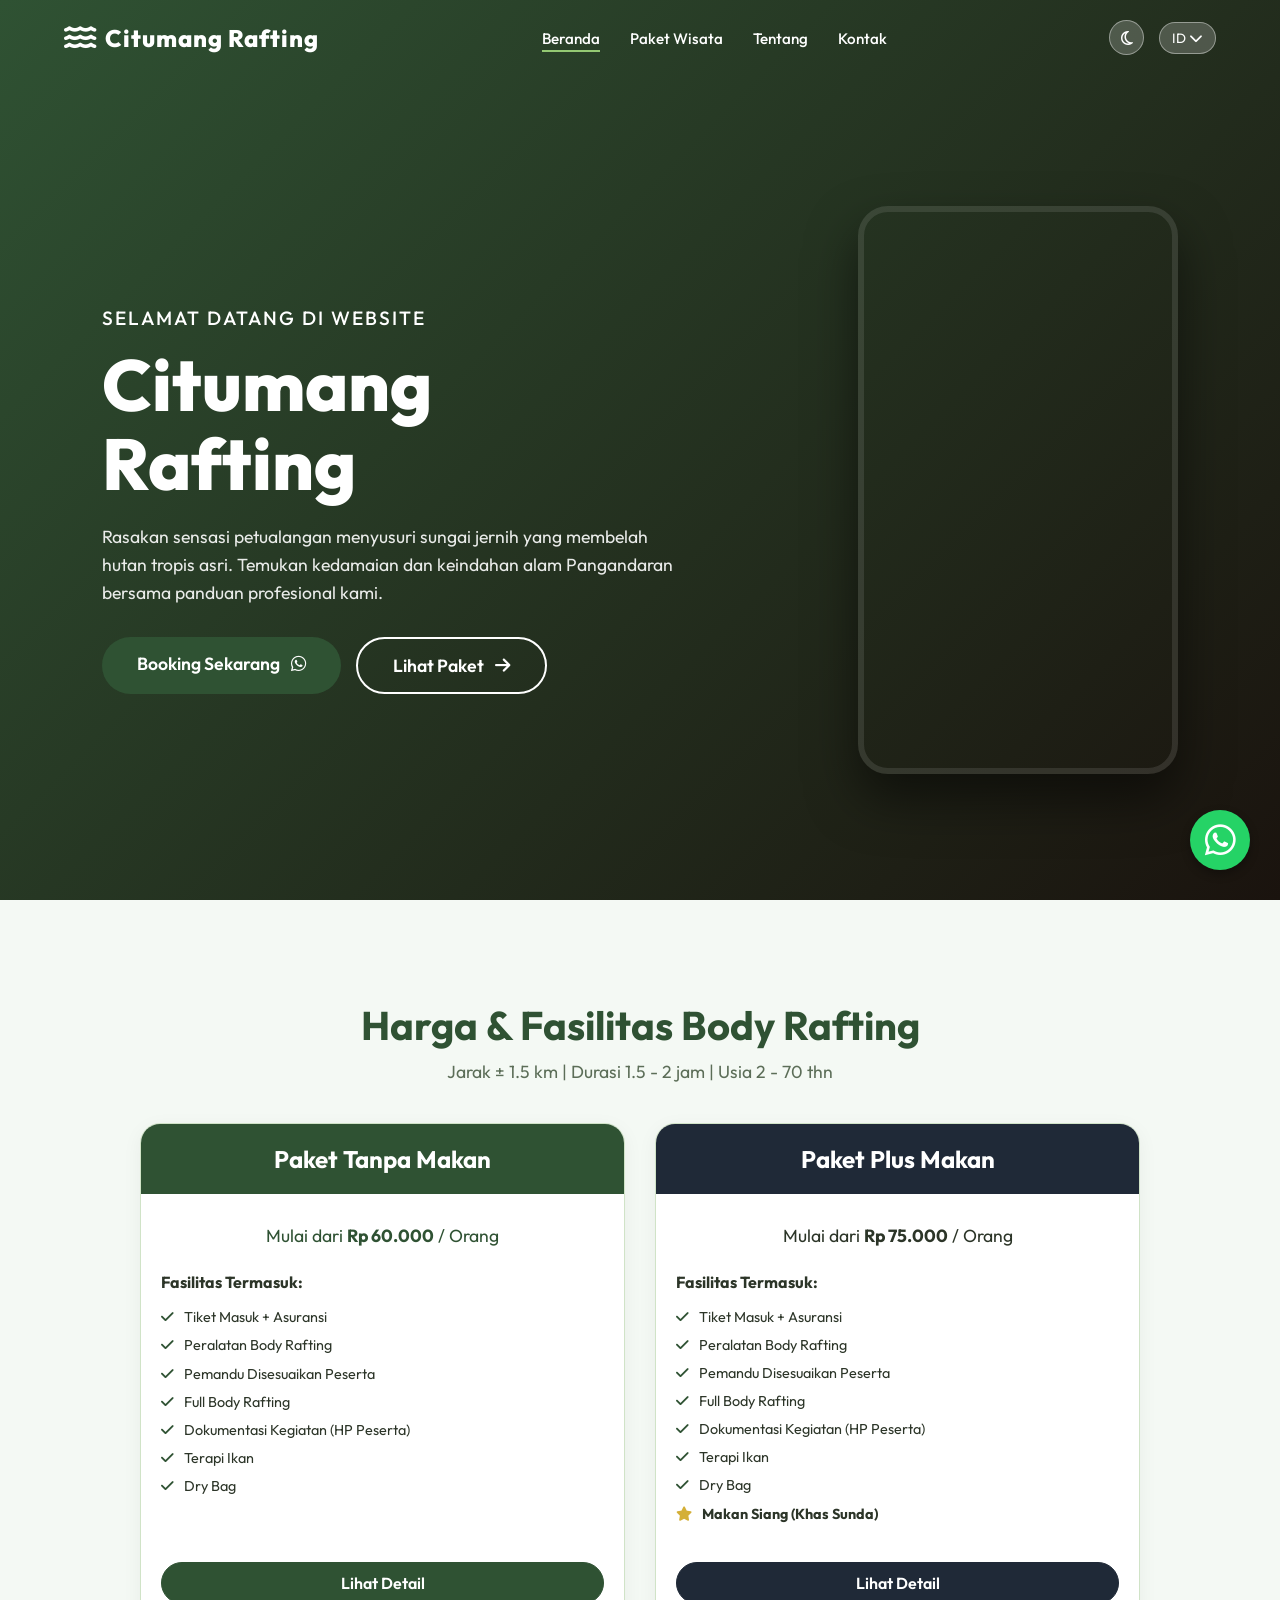
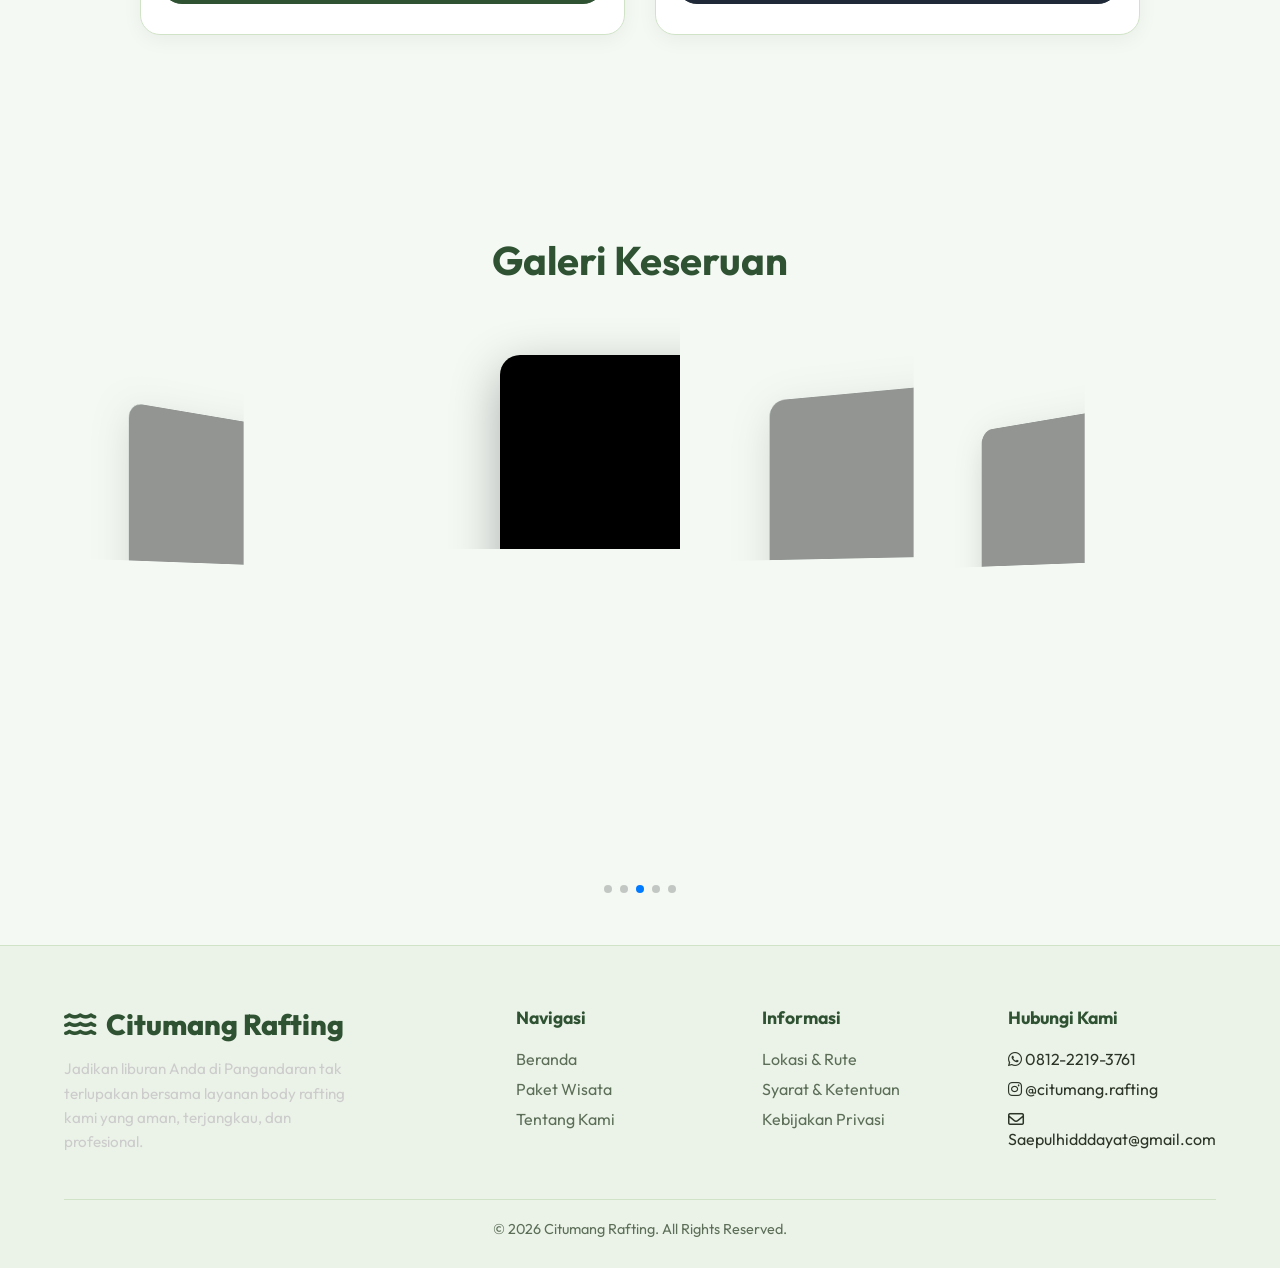
==== index.html @ 3c164653 "Upload website Citumang" ====
<!doctype html>
<html lang="id">
  <head>
    <meta charset="UTF-8" />
    <meta name="viewport" content="width=device-width, initial-scale=1.0" />
    <title>Citumang Rafting - Body Rafting & Wisata Alam</title>
    <link rel="icon" href="images/favicon.svg" type="image/svg+xml" />
    <!-- Google Fonts -->
    <link rel="preconnect" href="https://fonts.googleapis.com" />
    <link rel="preconnect" href="https://fonts.gstatic.com" crossorigin />
    <link
      href="https://fonts.googleapis.com/css2?family=Outfit:wght@300;400;500;600;700;800&family=Inter:wght@400;500;600&display=swap"
      rel="stylesheet"
    />
    <!-- FontAwesome -->
    <link
      rel="stylesheet"
      href="https://cdnjs.cloudflare.com/ajax/libs/font-awesome/6.4.0/css/all.min.css"
    />
    <!-- Swiper CSS -->
    <link
      rel="stylesheet"
      href="https://cdn.jsdelivr.net/npm/swiper@11/swiper-bundle.min.css"
    />
    <link rel="stylesheet" href="css/style.css" />
  </head>
  <body>
    <!-- Navigasi -->
    <nav id="navbar" class="top-navbar">
      <a href="index.html" class="logo">
        <i class="fa-solid fa-water"></i> Citumang Rafting
      </a>
      <ul class="nav-links">
        <li><a href="index.html" class="active">Beranda</a></li>
        <li><a href="paket.html">Paket Wisata</a></li>
        <li><a href="tentang.html">Tentang</a></li>
        <li><a href="kontak.html">Kontak</a></li>
      </ul>
      <div class="nav-actions">
        <button class="theme-toggle" id="theme-toggle">
          <i class="fa-regular fa-moon"></i>
        </button>
        <button class="lang-toggle">
          ID <i class="fa-solid fa-chevron-down"></i>
        </button>
      </div>
    </nav>

    <!-- Hero Section -->
    <header class="hero split-hero">
      <div class="hero-content-wrapper">
        <p class="hero-subtitle">Selamat datang di website</p>
        <h1 class="hero-title">Citumang Rafting</h1>
        <p class="hero-desc">
          Rasakan sensasi petualangan menyusuri sungai jernih yang membelah
          hutan tropis asri. Temukan kedamaian dan keindahan alam Pangandaran
          bersama panduan profesional kami.
        </p>

        <div
          style="display: flex; gap: 15px; margin-top: 30px; flex-wrap: wrap"
        >
          <a
            href="https://wa.me/6281222193761?text=Halo%20saya%20tertarik%20booking%20Paket%20Body%20Rafting"
            target="_blank"
            class="btn-search"
            style="
              padding: 15px 35px;
              font-size: 1.1rem;
              text-decoration: none;
              text-align: center;
            "
            >Booking Sekarang
            <i class="fa-brands fa-whatsapp" style="margin-left: 8px"></i
          ></a>
          <a
            href="paket.html"
            class="btn-search"
            style="
              padding: 15px 35px;
              font-size: 1.1rem;
              text-decoration: none;
              text-align: center;
              background: transparent;
              border: 2px solid #ffffff;
              color: #ffffff;
            "
            >Lihat Paket
            <i class="fa-solid fa-arrow-right" style="margin-left: 8px"></i
          ></a>
        </div>
      </div>

      <div class="hero-video-wrapper">
        <video class="hero-video" autoplay loop muted playsinline>
          <source src="images/hero-video.mp4" type="video/mp4" />
        </video>
      </div>
    </header>

    <!-- Special Packages Section -->
    <section class="section" id="tours">
      <div
        style="
          text-align: center;
          margin-bottom: 40px;
          padding: 0 20px;
          width: 100%;
        "
      >
        <h2 class="section-title" style="margin-bottom: 10px">
          Harga & Fasilitas Body Rafting
        </h2>
        <p style="color: var(--text-muted); font-size: 1.1rem">
          Jarak ± 1.5 km | Durasi 1.5 - 2 jam | Usia 2 - 70 thn
        </p>
      </div>

      <div class="cards-grid" style="max-width: 1000px; margin: 0 auto">
        <!-- Card 1: Tanpa Makan -->
        <div
          class="card reveal-elem"
          style="
            display: flex;
            flex-direction: column;
            background: var(--bg-card);
            border-radius: 20px;
            overflow: hidden;
            box-shadow: 0 5px 20px rgba(0, 0, 0, 0.05);
            border: 1px solid var(--border-color);
          "
        >
          <div
            style="
              background: var(--primary-color);
              color: white;
              padding: 20px;
              text-align: center;
            "
          >
            <h3 style="font-size: 1.5rem; margin: 0; color: white">
              Paket Tanpa Makan
            </h3>
          </div>
          <div
            style="
              padding: 30px 20px;
              flex-grow: 1;
              display: flex;
              flex-direction: column;
            "
          >
            <p
              style="
                font-size: 1.1rem;
                margin-bottom: 25px;
                text-align: center;
                color: var(--primary-color);
              "
            >
              Mulai dari <b>Rp 60.000</b> / Orang
            </p>

            <h4
              style="
                margin-bottom: 15px;
                color: var(--text-main);
                font-size: 1rem;
              "
            >
              Fasilitas Termasuk:
            </h4>
            <ul class="package-features" style="margin-bottom: 30px">
              <li><i class="fa-solid fa-check"></i> Tiket Masuk + Asuransi</li>
              <li><i class="fa-solid fa-check"></i> Peralatan Body Rafting</li>
              <li>
                <i class="fa-solid fa-check"></i> Pemandu Disesuaikan Peserta
              </li>
              <li><i class="fa-solid fa-check"></i> Full Body Rafting</li>
              <li>
                <i class="fa-solid fa-check"></i> Dokumentasi Kegiatan (HP
                Peserta)
              </li>
              <li><i class="fa-solid fa-check"></i> Terapi Ikan</li>
              <li><i class="fa-solid fa-check"></i> Dry Bag</li>
              <li style="visibility: hidden">
                <i class="fa-solid fa-check"></i> Spacer
              </li>
            </ul>

            <div style="margin-top: auto; text-align: center">
              <a
                href="paket.html"
                class="btn-book"
                style="
                  display: block;
                  width: 100%;
                  background: var(--primary-color);
                  color: white;
                  border: 1px solid var(--primary-color);
                "
                >Lihat Detail</a
              >
            </div>
          </div>
        </div>

        <!-- Card 2: Plus Makan -->
        <div
          class="card reveal-elem"
          style="
            display: flex;
            flex-direction: column;
            background: var(--bg-card);
            border-radius: 20px;
            overflow: hidden;
            box-shadow: 0 5px 20px rgba(0, 0, 0, 0.05);
            animation-delay: 0.2s;
            border: 1px solid var(--border-color);
          "
        >
          <div
            style="
              background: #1f2937;
              color: white;
              padding: 20px;
              text-align: center;
            "
          >
            <h3 style="font-size: 1.5rem; margin: 0; color: white">
              Paket Plus Makan
            </h3>
          </div>
          <div
            style="
              padding: 30px 20px;
              flex-grow: 1;
              display: flex;
              flex-direction: column;
            "
          >
            <p
              style="
                font-size: 1.1rem;
                margin-bottom: 25px;
                text-align: center;
                color: var(--text-main);
              "
            >
              Mulai dari <b>Rp 75.000</b> / Orang
            </p>

            <h4
              style="
                margin-bottom: 15px;
                color: var(--text-main);
                font-size: 1rem;
              "
            >
              Fasilitas Termasuk:
            </h4>
            <ul class="package-features" style="margin-bottom: 30px">
              <li><i class="fa-solid fa-check"></i> Tiket Masuk + Asuransi</li>
              <li><i class="fa-solid fa-check"></i> Peralatan Body Rafting</li>
              <li>
                <i class="fa-solid fa-check"></i> Pemandu Disesuaikan Peserta
              </li>
              <li><i class="fa-solid fa-check"></i> Full Body Rafting</li>
              <li>
                <i class="fa-solid fa-check"></i> Dokumentasi Kegiatan (HP
                Peserta)
              </li>
              <li><i class="fa-solid fa-check"></i> Terapi Ikan</li>
              <li><i class="fa-solid fa-check"></i> Dry Bag</li>
              <li>
                <i class="fa-solid fa-star" style="color: #d4af37"></i>
                <b>Makan Siang (Khas Sunda)</b>
              </li>
            </ul>

            <div style="margin-top: auto; text-align: center">
              <a
                href="paket.html"
                class="btn-book"
                style="
                  display: block;
                  width: 100%;
                  background: #1f2937;
                  color: white;
                  border: 1px solid #1f2937;
                "
                >Lihat Detail</a
              >
            </div>
          </div>
        </div>
      </div>
    </section>

    <!-- Video Slider Section -->
    <section class="section video-slider-section" style="padding-bottom: 40px">
      <div
        class="section-header"
        style="justify-content: center; margin-bottom: 20px"
      >
        <h2 class="section-title">Galeri Keseruan</h2>
      </div>
      <div class="swiper videoSwiper">
        <div class="swiper-wrapper">
          <div class="swiper-slide">
            <video
              src="images/client-video-1.mp4"
              loop
              muted
              playsinline
              preload="metadata"
            ></video>
          </div>
          <div class="swiper-slide">
            <video
              src="images/client-video-2.mp4"
              loop
              muted
              playsinline
              preload="metadata"
            ></video>
          </div>
          <div class="swiper-slide">
            <video
              src="images/client-video-3.mp4"
              loop
              muted
              playsinline
              preload="metadata"
            ></video>
          </div>
          <div class="swiper-slide">
            <video
              src="images/client-video-4.mp4"
              loop
              muted
              playsinline
              preload="metadata"
            ></video>
          </div>
          <div class="swiper-slide">
            <video
              src="images/client-video-5.mp4"
              loop
              muted
              playsinline
              preload="metadata"
            ></video>
          </div>
        </div>
        <div class="swiper-pagination"></div>
      </div>
    </section>

    <!-- Footer -->
    <footer>
      <div class="footer-grid">
        <div class="footer-col">
          <div class="footer-logo">
            <i class="fa-solid fa-water"></i> Citumang Rafting
          </div>
          <p
            style="
              color: #ccc;
              font-size: 0.95rem;
              line-height: 1.6;
              max-width: 300px;
            "
          >
            Jadikan liburan Anda di Pangandaran tak terlupakan bersama layanan
            body rafting kami yang aman, terjangkau, dan profesional.
          </p>
        </div>
        <div class="footer-col">
          <h4>Navigasi</h4>
          <ul class="footer-links">
            <li><a href="index.html">Beranda</a></li>
            <li><a href="paket.html">Paket Wisata</a></li>
            <li><a href="tentang.html">Tentang Kami</a></li>
          </ul>
        </div>
        <div class="footer-col">
          <h4>Informasi</h4>
          <ul class="footer-links">
            <li><a href="kontak.html">Lokasi & Rute</a></li>
            <li><a href="#">Syarat & Ketentuan</a></li>
            <li><a href="#">Kebijakan Privasi</a></li>
          </ul>
        </div>
        <div class="footer-col">
          <h4>Hubungi Kami</h4>
          <ul class="footer-links">
            <li><i class="fa-brands fa-whatsapp"></i> 0812-2219-3761</li>
            <li><i class="fa-brands fa-instagram"></i> @citumang.rafting</li>
            <li>
              <i class="fa-regular fa-envelope"></i> Saepulhidddayat@gmail.com
            </li>
          </ul>
        </div>
      </div>
      <div class="footer-bottom">
        &copy; 2026 Citumang Rafting. All Rights Reserved.
      </div>
    </footer>

    <nav class="mobile-bottom-nav">
      <a href="index.html" class="mobile-nav-item active">
        <i class="fa-solid fa-house"></i>
        <span>Beranda</span>
      </a>
      <a href="paket.html" class="mobile-nav-item">
        <i class="fa-solid fa-ticket"></i>
        <span>Paket</span>
      </a>
      <a href="tentang.html" class="mobile-nav-item">
        <i class="fa-solid fa-circle-info"></i>
        <span>Tentang</span>
      </a>
      <a href="kontak.html" class="mobile-nav-item">
        <i class="fa-solid fa-phone"></i>
        <span>Kontak</span>
      </a>
    </nav>

    <script src="https://cdn.jsdelivr.net/npm/swiper@11/swiper-bundle.min.js"></script>
    <a
      href="https://wa.me/6281222193761?text=Halo%20saya%20tertarik%20booking%20Paket%20Body%20Rafting"
      class="floating-wa"
      target="_blank"
      aria-label="Hubungi via WhatsApp"
    >
      <i class="fa-brands fa-whatsapp"></i>
    </a>

    <script src="js/main.js"></script>
  </body>
</html>
---- css/style.css ----
:root {
  --primary-color: #2f5233;
  --secondary-color: #4a7c59;
  --accent-color: #94c973;
  --text-main: #2c3528;
  --text-inverse: #ffffff;
  --text-muted: #5c6e58;
  --bg-main: #f4f9f4;
  --bg-light: #ebf3e8;
  --bg-card: #ffffff;
  --price-color: #d36b00;
  --btn-hover: #1a301d;
  --border-color: #d0e3c7;
  --font-main: "Outfit", "Inter", sans-serif;
  --transition: all 0.3s cubic-bezier(0.25, 0.8, 0.25, 1);
}

body.dark-mode {
  --primary-color: #94c973;
  --secondary-color: #4a7c59;
  --accent-color: #2f5233;
  --text-main: #ebf3e8;
  --text-inverse: #121a14;
  --text-muted: #9bae96;
  --bg-main: #121a14;
  --bg-light: #1a261d;
  --bg-card: #1e2d22;
  --price-color: #ffaa5a;
  --btn-hover: #b5e099;
  --border-color: #2c4032;
}

* {
  margin: 0;
  padding: 0;
  box-sizing: border-box;
  font-family: var(--font-main);
}

body {
  background-color: var(--bg-main);
  color: var(--text-main);
  overflow-x: hidden;
  transition:
    background-color 0.3s ease,
    color 0.3s ease;
}

a {
  text-decoration: none;
  color: inherit;
}

ul {
  list-style: none;
}

/* NAVBAR */
nav.top-navbar {
  position: fixed;
  top: 0;
  left: 0;
  width: 100%;
  padding: 20px 5%;
  display: flex;
  justify-content: space-between;
  align-items: center;
  z-index: 1000;
  transition: var(--transition);
}

nav.top-navbar.scrolled {
  background-color: var(--bg-main);
  box-shadow: 0 4px 20px rgba(0, 0, 0, 0.1);
  padding: 15px 5%;
}
body.dark-mode nav.top-navbar.scrolled {
  box-shadow: 0 4px 20px rgba(255, 255, 255, 0.05);
}

nav.top-navbar.scrolled .logo,
nav.top-navbar.scrolled .nav-links li a {
  color: var(--text-main);
}

.logo {
  font-size: 1.5rem;
  font-weight: 800;
  color: #ffffff;
  letter-spacing: 1px;
  display: flex;
  align-items: center;
  gap: 8px;
  transition: var(--transition);
}

.logo i {
  font-size: 1.8rem;
}

.nav-links {
  display: flex;
  gap: 30px;
}

.nav-links li a {
  color: #ffffff;
  font-size: 0.95rem;
  font-weight: 500;
  transition: var(--transition);
  position: relative;
}

.nav-links li a::after {
  content: "";
  position: absolute;
  width: 0;
  height: 2px;
  bottom: -4px;
  left: 0;
  background-color: var(--accent-color);
  transition: var(--transition);
}

.nav-links li a:hover::after,
.nav-links li a.active::after {
  width: 100%;
}

.nav-actions {
  display: flex;
  gap: 15px;
  align-items: center;
}

.theme-toggle,
.lang-toggle {
  background: rgba(255, 255, 255, 0.2);
  border: 1px solid rgba(255, 255, 255, 0.4);
  color: #ffffff;
  padding: 6px 12px;
  border-radius: 20px;
  font-size: 0.85rem;
  cursor: pointer;
  transition: var(--transition);
}
.theme-toggle {
  border-radius: 50%;
  width: 35px;
  height: 35px;
  padding: 0;
  display: flex;
  align-items: center;
  justify-content: center;
  font-size: 1rem;
}

nav.top-navbar.scrolled .theme-toggle,
nav.top-navbar.scrolled .lang-toggle {
  background: var(--bg-light);
  border-color: var(--border-color);
  color: var(--text-main);
}

/* MOBILE BOTTOM NAV */
.mobile-bottom-nav {
  display: none;
  position: fixed;
  bottom: 0;
  left: 0;
  width: 100%;
  background-color: var(--bg-card);
  box-shadow: 0 -4px 20px rgba(0, 0, 0, 0.1);
  z-index: 1000;
  padding: 10px 15px;
  justify-content: space-between;
  align-items: center;
  border-top: 1px solid var(--border-color);
  padding-bottom: max(10px, env(safe-area-inset-bottom));
}
body.dark-mode .mobile-bottom-nav {
  box-shadow: 0 -4px 20px rgba(0, 0, 0, 0.4);
}

.mobile-nav-item {
  display: flex;
  flex-direction: column;
  align-items: center;
  justify-content: center;
  gap: 5px;
  color: var(--text-muted);
  font-size: 0.75rem;
  font-weight: 600;
  transition: var(--transition);
  flex: 1;
}
.mobile-nav-item i {
  font-size: 1.3rem;
}
.mobile-nav-item.active,
.mobile-nav-item:hover {
  color: var(--primary-color);
}

/* HERO SECTION */
.hero.cover-hero {
  height: 100vh;
  min-height: 700px;
  width: 100%;
  position: relative;
  display: flex;
  flex-direction: column;
  justify-content: center;
  align-items: center;
  text-align: center;
  padding: 0 20px;
  background: #000;
}

.hero-video-bg-cover {
  position: absolute;
  top: 0;
  left: 0;
  width: 100%;
  height: 100%;
  object-fit: cover;
  z-index: 1;
  filter: contrast(1.15) brightness(1.1) saturate(1.2);
}

.hero-overlay {
  position: absolute;
  top: 0;
  left: 0;
  width: 100%;
  height: 100%;
  background: linear-gradient(
    to bottom,
    rgba(0, 0, 0, 0.4) 0%,
    rgba(0, 0, 0, 0.8) 100%
  );
  z-index: 2;
}

.hero-subtitle {
  position: relative;
  z-index: 3;
  color: #ffffff;
  font-size: 1.2rem;
  letter-spacing: 2px;
  text-transform: uppercase;
  margin-bottom: 15px;
  font-weight: 500;
  animation: fadeInUp 1s ease 0.2s forwards;
  opacity: 0;
  transform: translateY(30px);
  text-shadow: 0 2px 10px rgba(0, 0, 0, 0.8);
}

.hero-title {
  position: relative;
  z-index: 3;
  color: #ffffff;
  font-size: 4.5rem;
  font-weight: 800;
  margin-bottom: 20px;
  max-width: 900px;
  line-height: 1.1;
  animation: fadeInUp 1s ease 0.4s forwards;
  opacity: 0;
  transform: translateY(30px);
  text-shadow: 0 2px 20px rgba(0, 0, 0, 0.8);
}

.hero-desc {
  position: relative;
  z-index: 3;
  color: rgba(255, 255, 255, 0.9);
  font-size: 1.1rem;
  max-width: 600px;
  line-height: 1.6;
  animation: fadeInUp 1s ease 0.6s forwards;
  opacity: 0;
  transform: translateY(30px);
  text-shadow: 0 2px 10px rgba(0, 0, 0, 0.8);
}

/* SPLIT HERO SECTION (For Homepage) */
.hero.split-hero {
  background: linear-gradient(135deg, var(--primary-color) 0%, #1a130e 100%);
  flex-direction: row;
  justify-content: space-between;
  text-align: left;
  padding: 0 8%;
  padding-top: 80px;
  height: 100vh;
  min-height: 700px;
  width: 100%;
  position: relative;
  display: flex;
  align-items: center;
  overflow: hidden;
}

.split-hero .hero-content-wrapper {
  flex: 1;
  max-width: 55%;
  z-index: 2;
  padding-top: 20px;
}

.split-hero .hero-video-wrapper {
  flex: 1;
  max-width: 40%;
  display: flex;
  justify-content: flex-end;
  align-items: center;
  z-index: 2;
  animation: fadeInUp 1s ease 0.4s forwards;
  opacity: 0;
  transform: translateY(30px);
}

.split-hero .hero-video {
  width: 100%;
  max-width: 320px;
  border-radius: 30px;
  box-shadow: 0 25px 50px rgba(0, 0, 0, 0.5);
  object-fit: cover;
  aspect-ratio: 9/16;
  border: 6px solid rgba(255, 255, 255, 0.1);
}

.split-hero .hero-subtitle,
.split-hero .hero-title,
.split-hero .hero-desc {
  text-shadow: none;
  position: relative;
  z-index: 3;
}

/* FLOATING SEARCH/ACTION BAR */
.floating-bar {
  position: absolute;
  bottom: -35px;
  background: var(--bg-card);
  padding: 15px 30px;
  border-radius: 40px;
  box-shadow: 0 10px 30px rgba(0, 0, 0, 0.1);
  display: flex;
  gap: 20px;
  align-items: center;
  z-index: 10;
  animation: fadeInUp 1s ease 0.8s forwards;
  opacity: 0;
  transform: translateY(30px);
}

.floating-bar.static-bar {
  position: relative;
  bottom: 0;
  margin-top: 40px;
  display: inline-flex;
}
body.dark-mode .floating-bar {
  box-shadow: 0 10px 30px rgba(0, 0, 0, 0.5);
}

.bar-item {
  display: flex;
  align-items: center;
  gap: 10px;
  padding-right: 20px;
  border-right: 1px solid var(--border-color);
}
.bar-item:last-child {
  border: none;
  padding-right: 0;
}

.bar-item i {
  color: var(--primary-color);
  font-size: 1.2rem;
}
.bar-item input {
  border: none;
  outline: none;
  font-size: 1rem;
  color: var(--text-main);
  background: transparent;
}
.btn-search {
  background: var(--primary-color);
  color: var(--text-inverse);
  border: none;
  padding: 12px 25px;
  border-radius: 30px;
  font-weight: 600;
  cursor: pointer;
  transition: var(--transition);
}
.btn-search:hover {
  background: var(--btn-hover);
  transform: translateY(-2px);
}

/* SECTION */
.section {
  padding: 100px 5%;
  max-width: 1400px;
  margin: 0 auto;
}

.section-header {
  display: flex;
  justify-content: space-between;
  align-items: flex-end;
  margin-bottom: 40px;
}

.section-title {
  font-size: 2.5rem;
  color: var(--primary-color);
  font-weight: 700;
}

.view-all {
  color: var(--text-main);
  font-weight: 600;
  display: flex;
  align-items: center;
  gap: 8px;
  transition: var(--transition);
}
.view-all:hover {
  color: var(--primary-color);
  gap: 12px;
}

.cards-grid {
  display: grid;
  grid-template-columns: repeat(auto-fit, minmax(320px, 1fr));
  gap: 30px;
}

.card {
  background: var(--bg-card);
  border-radius: 16px;
  overflow: hidden;
  box-shadow: 0 5px 20px rgba(0, 0, 0, 0.05);
  transition: var(--transition);
  opacity: 0;
  transform: translateY(30px);
}
body.dark-mode .card {
  box-shadow: 0 5px 20px rgba(0, 0, 0, 0.3);
  border: 1px solid var(--border-color);
}

.card.reveal {
  animation: fadeInUp 0.8s ease forwards;
}

.card:hover {
  box-shadow: 0 15px 30px rgba(0, 0, 0, 0.1);
  transform: translateY(-5px);
}

.card-img-wrapper {
  height: 220px;
  overflow: hidden;
  position: relative;
}

.card-img {
  width: 100%;
  height: 100%;
  object-fit: cover;
  transition: transform 0.5s ease;
}

.card:hover .card-img {
  transform: scale(1.05);
}

.card-tags {
  position: absolute;
  top: 15px;
  left: 15px;
  display: flex;
  gap: 8px;
}

.tag {
  background: rgba(255, 255, 255, 0.9);
  color: #4a3b2c;
  padding: 4px 10px;
  border-radius: 6px;
  font-size: 0.75rem;
  font-weight: 600;
}

.card-body {
  padding: 25px;
}

.card-title {
  font-size: 1.25rem;
  font-weight: 700;
  margin-bottom: 10px;
  color: var(--text-main);
}

.card-desc {
  font-size: 0.9rem;
  color: var(--text-muted);
  line-height: 1.5;
  margin-bottom: 20px;
  display: -webkit-box;
  -webkit-line-clamp: 2;
  -webkit-box-orient: vertical;
  overflow: hidden;
}

.card-meta {
  display: flex;
  gap: 20px;
  margin-bottom: 25px;
  font-size: 0.85rem;
  color: var(--text-muted);
  font-weight: 500;
}

.meta-item {
  display: flex;
  align-items: center;
  gap: 6px;
}
.meta-item i {
  color: var(--primary-color);
}

.card-footer {
  display: flex;
  justify-content: space-between;
  align-items: center;
  padding-top: 15px;
  border-top: 1px solid var(--border-color);
}

.price-box p {
  font-size: 0.8rem;
  color: var(--text-muted);
  text-decoration: line-through;
  margin-bottom: 2px;
}
.price {
  font-size: 1.4rem;
  font-weight: 800;
  color: var(--price-color);
}

.btn-book {
  background: var(--primary-color);
  color: var(--text-inverse);
  padding: 10px 24px;
  border-radius: 30px;
  font-weight: 600;
  border: none;
  cursor: pointer;
  transition: var(--transition);
}

.btn-book:hover {
  background: var(--btn-hover);
  transform: scale(1.05);
}

.package-features {
  margin-bottom: 20px;
  font-size: 0.9rem;
  color: var(--text-main);
  list-style: none;
}
.package-features li {
  margin-bottom: 8px;
  display: flex;
  align-items: flex-start;
  gap: 10px;
  line-height: 1.4;
}
.package-features li i {
  color: var(--primary-color);
  margin-top: 3px;
}

.price-table {
  width: 100%;
  border-collapse: collapse;
  margin-bottom: 25px;
  font-size: 0.9rem;
}
.price-table th,
.price-table td {
  border: 1px solid var(--border-color);
  padding: 10px 12px;
  text-align: center;
}
.price-table th {
  background-color: var(--bg-light);
  color: var(--primary-color);
  font-weight: 600;
}
.price-table td:first-child,
.price-table th:first-child {
  text-align: left;
}
.price-table tr:nth-child(even) {
  background-color: rgba(0, 0, 0, 0.02);
}
body.dark-mode .price-table tr:nth-child(even) {
  background-color: rgba(255, 255, 255, 0.02);
}

/* RIPPLE SECTION */
.ripple-section {
  position: relative;
  width: 100%;
  height: 60vh;
  min-height: 400px;
  background: url("../images/package1.png") center/cover no-repeat;
  display: flex;
  align-items: center;
  justify-content: center;
  text-align: center;
  overflow: hidden;
}

/* Important for jquery.ripples */
.ripple-section canvas {
  position: absolute;
  top: 0;
  left: 0;
  width: 100%;
  height: 100%;
  z-index: 1;
}

.ripple-content {
  position: relative;
  z-index: 2;
  padding: 40px;
  border-radius: 20px;
  background: rgba(0, 0, 0, 0.4);
  backdrop-filter: blur(5px);
  border: 1px solid rgba(255, 255, 255, 0.2);
  color: white;
  max-width: 600px;
  margin: 0 20px;
}

.ripple-title {
  font-size: 2.5rem;
  margin-bottom: 15px;
  font-family: "Outfit", sans-serif;
  text-shadow: 0 2px 10px rgba(0, 0, 0, 0.5);
}

.ripple-desc {
  font-size: 1.1rem;
  line-height: 1.6;
  text-shadow: 0 2px 10px rgba(0, 0, 0, 0.5);
}

/* FOOTER */
footer {
  background: var(--bg-light);
  color: var(--text-main);
  padding: 60px 5% 30px;
  border-top: 1px solid var(--border-color);
}
body.dark-mode footer {
  background: #0a0a0a;
}

.footer-grid {
  display: grid;
  grid-template-columns: 2fr 1fr 1fr 1fr;
  gap: 40px;
  max-width: 1400px;
  margin: 0 auto;
  margin-bottom: 40px;
}

.footer-logo {
  font-size: 1.8rem;
  font-weight: 800;
  margin-bottom: 15px;
  display: flex;
  align-items: center;
  gap: 10px;
  color: var(--primary-color);
}

.footer-col p {
  color: var(--text-muted);
}

.footer-col h4 {
  font-size: 1.1rem;
  margin-bottom: 20px;
  color: var(--primary-color);
}

.footer-links li {
  margin-bottom: 10px;
}
.footer-links a {
  color: var(--text-muted);
  transition: var(--transition);
}
.footer-links a:hover {
  color: var(--primary-color);
  padding-left: 5px;
}

.footer-bottom {
  text-align: center;
  padding-top: 20px;
  border-top: 1px solid var(--border-color);
  color: var(--text-muted);
  font-size: 0.9rem;
}

/* VIDEO SWIPER (Cover Flow) */
.videoSwiper {
  width: 100%;
  padding-top: 50px;
  padding-bottom: 50px;
}

.videoSwiper .swiper-slide {
  width: 280px;
  height: 500px;
  border-radius: 20px;
  overflow: hidden;
  box-shadow: 0 15px 50px rgba(0, 0, 0, 0.3);
  transition: opacity 0.3s ease;
  opacity: 0.4;
  background: #000;
}

.videoSwiper .swiper-slide-active {
  opacity: 1;
}

.videoSwiper .swiper-slide video {
  width: 100%;
  height: 100%;
  object-fit: cover;
}

/* ANIMATIONS */
@keyframes fadeInUp {
  to {
    opacity: 1;
    transform: translateY(0);
  }
}

/* RESPONSIVE & MOBILE UI */
@media (max-width: 1024px) {
  .hero-title {
    font-size: 3.5rem;
  }
}

@media (max-width: 768px) {
  body {
    padding-bottom: 70px; /* Space for bottom nav */
  }
  nav.top-navbar {
    padding: 15px 5%;
  }
  .nav-links {
    display: none;
  } /* Hidden on mobile */
  .mobile-bottom-nav {
    display: flex;
  } /* Show bottom nav */
  .hero-title {
    font-size: 2.5rem;
    text-align: center;
  }

  .hero.split-hero {
    flex-direction: column;
    padding-top: 120px;
    padding-bottom: 50px;
    height: auto;
  }
  .split-hero .hero-content-wrapper {
    max-width: 100%;
    margin-bottom: 50px;
  }
  .split-hero .hero-video-wrapper {
    max-width: 100%;
    justify-content: center;
  }
  .split-hero .hero-subtitle,
  .split-hero .hero-desc {
    text-align: center;
    margin-left: auto;
    margin-right: auto;
  }

  .floating-bar {
    flex-direction: column;
    bottom: -100px;
    width: 90%;
    gap: 15px;
    border-radius: 20px;
  }

  .split-hero .floating-bar.static-bar {
    bottom: 0;
    margin-top: 30px;
    width: 100%;
  }

  .bar-item {
    border-right: none;
    border-bottom: 1px solid var(--border-color);
    padding-bottom: 10px;
    width: 100%;
  }
  .btn-search {
    width: 100%;
  }
  .section {
    padding-top: 150px;
  }
  .footer-grid {
    grid-template-columns: 1fr;
    gap: 30px;
  }

  .section-header {
    flex-direction: column;
    align-items: flex-start;
    gap: 10px;
  }

  .about-content {
    flex-direction: column;
  }
  .contact-container {
    grid-template-columns: 1fr;
  }
}

/* Floating WhatsApp Button */
.floating-wa {
  position: fixed;
  bottom: 30px;
  right: 30px;
  background-color: #25d366;
  color: white;
  width: 60px;
  height: 60px;
  border-radius: 50%;
  display: flex;
  justify-content: center;
  align-items: center;
  font-size: 35px;
  box-shadow: 0 4px 10px rgba(0, 0, 0, 0.3);
  z-index: 1000;
  transition: all 0.3s ease;
  text-decoration: none;
}
.floating-wa:hover {
  transform: scale(1.1);
  background-color: #20b858;
  color: white;
}
@media (max-width: 768px) {
  .floating-wa {
    bottom: 85px; /* Above the mobile bottom nav */
    right: 20px;
    width: 55px;
    height: 55px;
    font-size: 30px;
  }
}
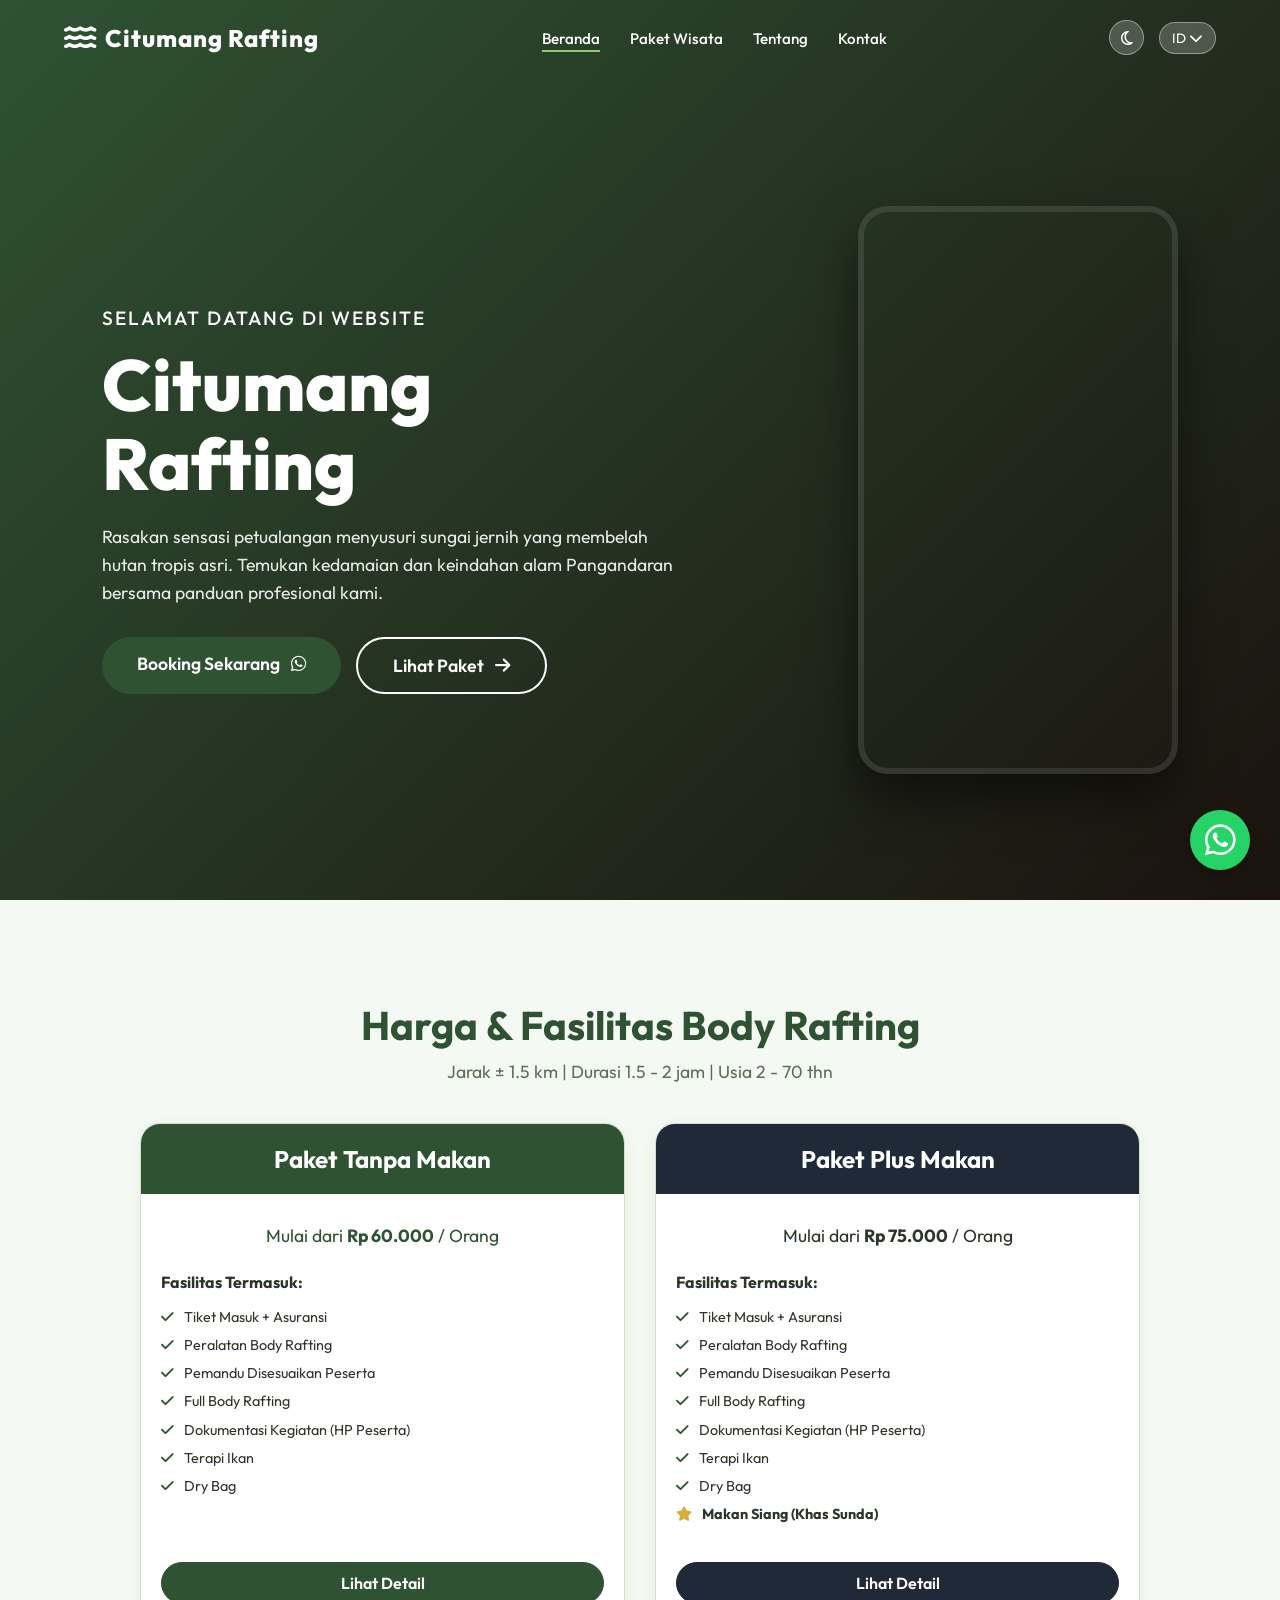
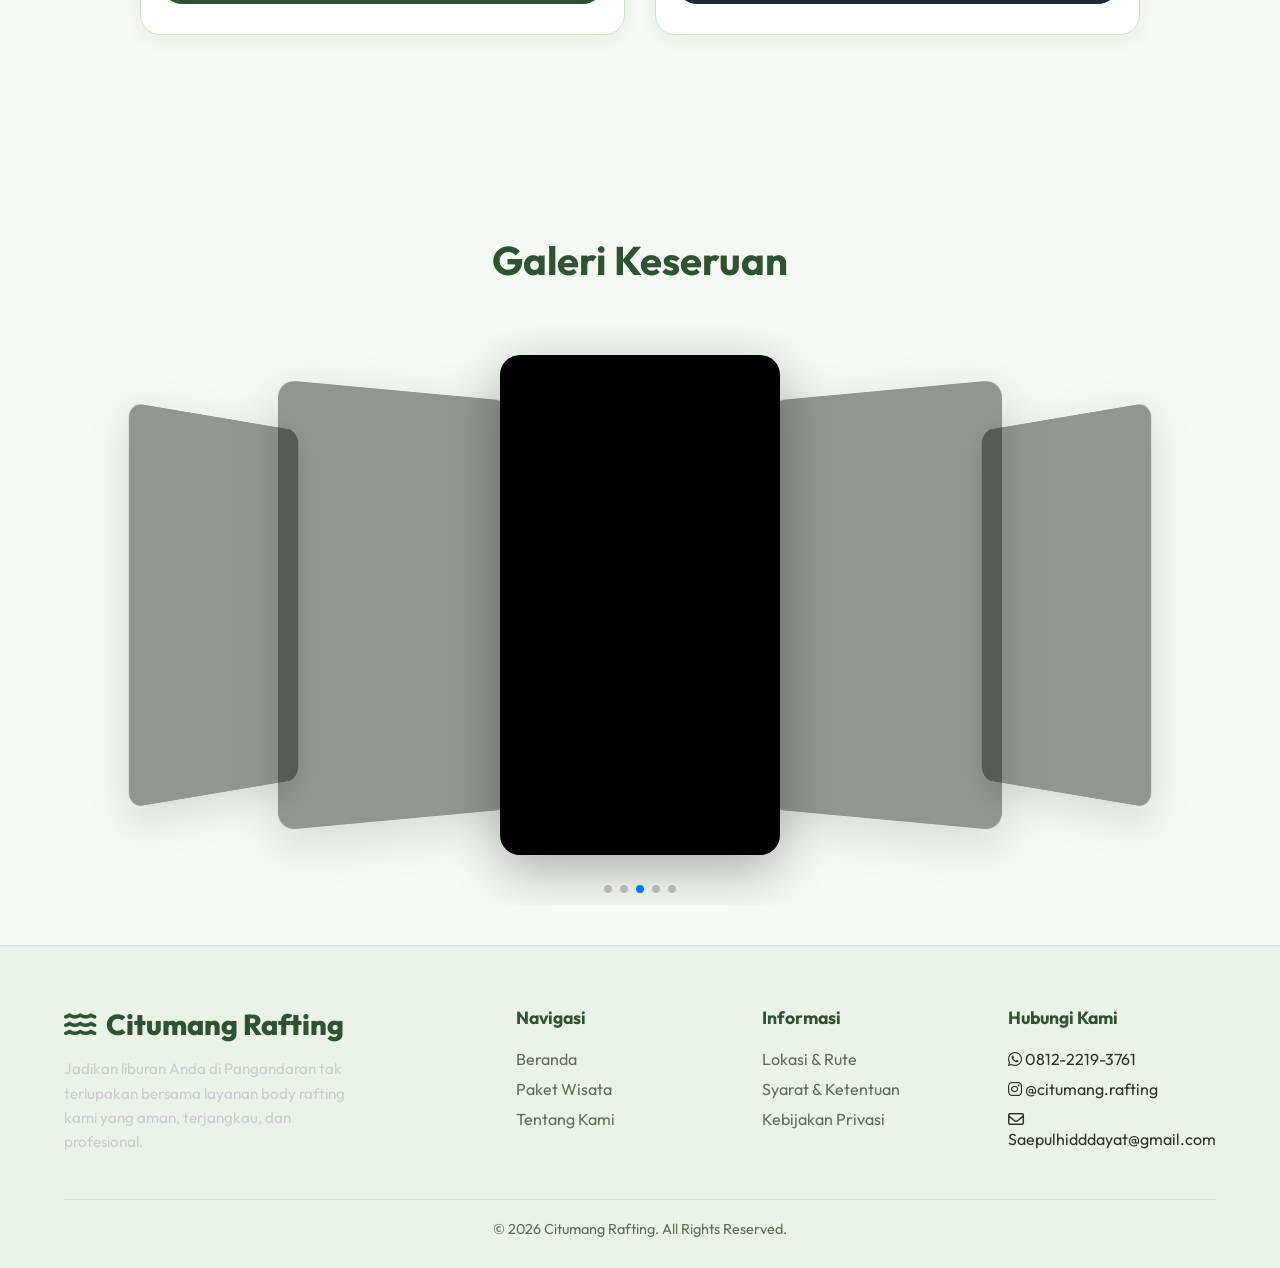
==== commit 913f08ae: "Fix video URL case sensitivity" ====
--- a/index.html
+++ b/index.html
@@ -93,7 +93,7 @@
 
       <div class="hero-video-wrapper">
         <video class="hero-video" autoplay loop muted playsinline>
-          <source src="images/hero-video.mp4" type="video/mp4" />
+          <source src="images/hero-video.MP4" type="video/mp4" />
         </video>
       </div>
     </header>
